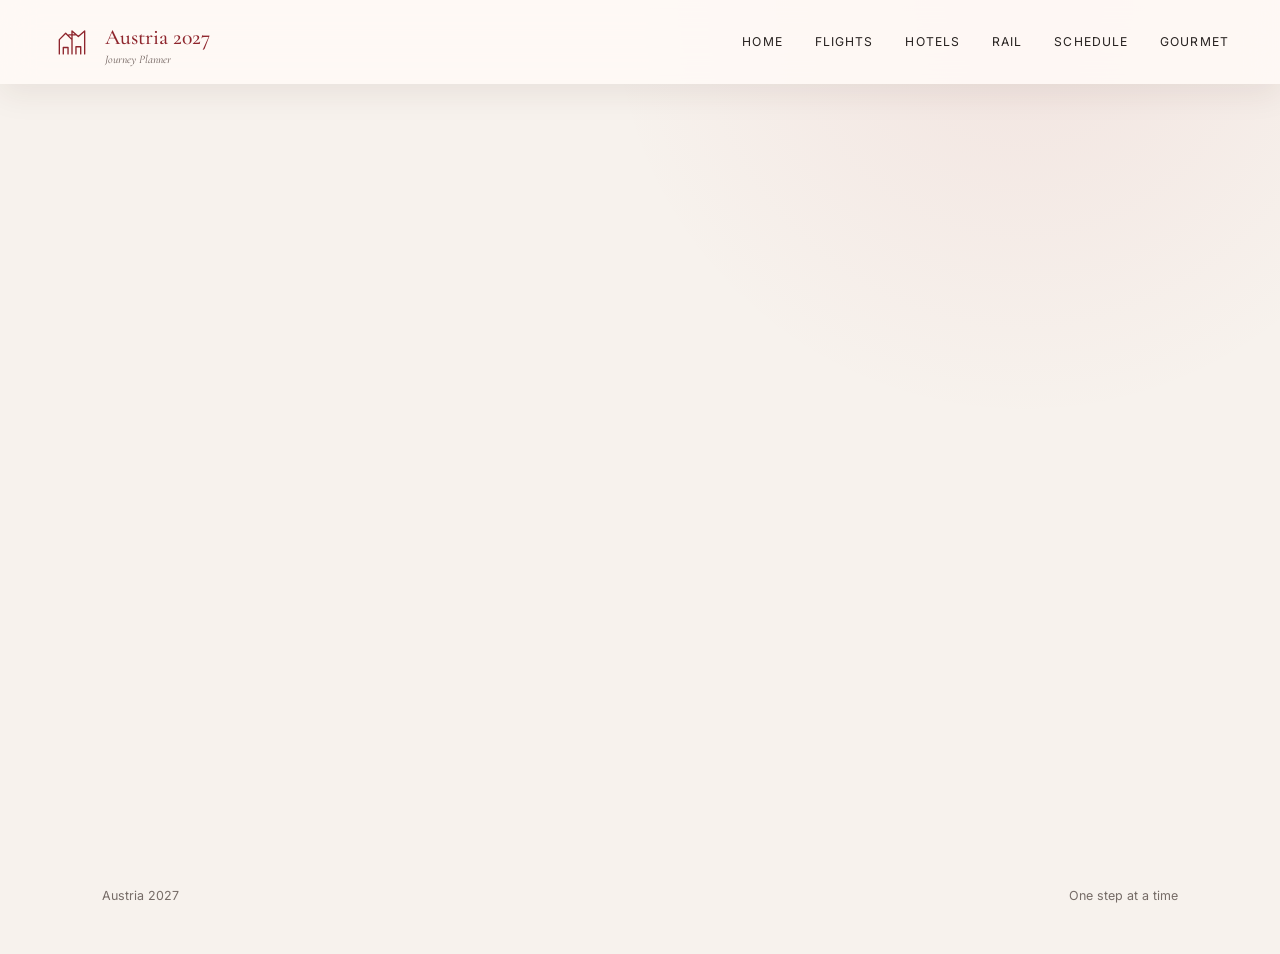
==== budget.html @ 74d2fb1d "Release v0.4.0 full planner structure" ====
<!doctype html><html lang="ja"><head><meta charset="utf-8"><meta name="viewport" content="width=device-width,initial-scale=1,viewport-fit=cover"><meta name="theme-color" content="#b73d42"><meta name="description" content="Austria 2027 — Budget"><title>Budget | Austria 2027</title><link rel="preconnect" href="https://fonts.googleapis.com"><link rel="preconnect" href="https://fonts.gstatic.com" crossorigin><link href="https://fonts.googleapis.com/css2?family=Cormorant+Garamond:ital,wght@0,400;0,500;0,600;1,400&family=Inter:wght@400;500;600&display=swap" rel="stylesheet"><link rel="stylesheet" href="css/variables.css"><link rel="stylesheet" href="css/style.css"><link rel="stylesheet" href="css/animation.css"><link rel="stylesheet" href="css/pages.css"></head><body class="inner-page"><div class="scroll-progress" aria-hidden="true"><span></span></div><header class="site-header scrolled"><a class="brand tap-target" href="index.html" aria-label="Austria 2027 ホーム"><span class="brand-symbol" aria-hidden="true"><svg viewBox="0 0 48 48"><path d="M8 39V21l8-8 8 8v18M24 39V10l8 7 8-7v29M13 39v-8h6v8M29 39v-9h6v9M20 15h8" fill="none" stroke="currentColor" stroke-width="1.7" stroke-linecap="round" stroke-linejoin="round"/></svg></span><span class="brand-copy"><strong>Austria 2027</strong><small>Journey Planner</small></span></a><nav class="desktop-nav" aria-label="メインメニュー"><a href="index.html">Home</a>
<a href="flights.html">Flights</a>
<a href="hotels.html">Hotels</a>
<a href="rail.html">Rail</a>
<a href="schedule.html">Schedule</a>
<a href="gourmet.html">Gourmet</a></nav><button class="menu-button tap-target" type="button" aria-label="メニューを開く" aria-expanded="false"><span></span><span></span></button></header><nav class="mobile-menu" aria-label="スマホメニュー"><a class="tap-target" href="index.html">Home</a>
<a class="tap-target" href="flights.html">Flights</a>
<a class="tap-target" href="hotels.html">Hotels</a>
<a class="tap-target" href="rail.html">Rail</a>
<a class="tap-target" href="schedule.html">Schedule</a>
<a class="tap-target" href="gourmet.html">Gourmet</a>
<a class="tap-target" href="cafe.html">Cafe</a>
<a class="tap-target" href="map.html">Map</a>
<a class="tap-target active" href="budget.html">Budget</a>
<a class="tap-target" href="packing.html">Packing</a></nav><main class="inner-main page-frame"><section class="inner-hero reveal"><p>Money</p><h1>Budget</h1><span>1人40万円を目安に</span></section><section class="content-section"><div class="budget-grid"><article class="budget-card reveal"><small>Flights</small><strong>¥ —</strong><span>Planning</span></article><article class="budget-card reveal"><small>Hotels</small><strong>¥ —</strong><span>Planning</span></article><article class="budget-card reveal"><small>Rail</small><strong>¥ —</strong><span>Planning</span></article><article class="budget-card reveal"><small>Food</small><strong>¥ —</strong><span>Planning</span></article><article class="budget-card reveal"><small>Shopping</small><strong>¥ —</strong><span>Planning</span></article><article class="budget-card total reveal"><small>Total</small><strong>¥ 400,000</strong><span>Target / Person</span></article></div></section></main><footer class="page-frame"><span>Austria 2027</span><span>One step at a time</span></footer><nav class="mobile-tabbar" aria-label="スマホ下部メニュー"><a class="tap-target" href="index.html"><span>⌂</span><small>Home</small></a>
<a class="tap-target" href="schedule.html"><span>◫</span><small>Schedule</small></a>
<a class="tap-target" href="map.html"><span>⌖</span><small>Map</small></a>
<a class="tap-target active" href="budget.html"><span>¥</span><small>Budget</small></a></nav><script src="js/app.js"></script></body></html>
---- css/variables.css ----
:root {
  --red: #b73d42;
  --red-dark: #8e252c;
  --paper: #f7f2ed;
  --cream: #fffaf6;
  --ink: #282321;
  --muted: #746a65;
  --forest: #496455;
  --line: rgba(74, 55, 50, .14);
  --glass: rgba(255, 250, 246, .76);
  --shadow-soft: 0 24px 64px rgba(77, 42, 36, .12);
  --shadow-card: 0 18px 44px rgba(76, 48, 40, .11);
  --radius-small: 18px;
  --radius-medium: 26px;
  --radius-large: 36px;
  --page-edge: clamp(20px, 4vw, 64px);
  --content-width: 1180px;
  --header-height: 84px;
  --tap-size: 48px;
  --ease-soft: cubic-bezier(.22, .8, .25, 1);
}
---- css/style.css ----
*{box-sizing:border-box}html{scroll-behavior:smooth}body{margin:0;background:var(--paper);color:var(--ink);font-family:Inter,"Hiragino Kaku Gothic ProN",sans-serif;line-height:1.7;overflow-x:hidden}body.is-loading{overflow:hidden}a{color:inherit;text-decoration:none}button{color:inherit;font:inherit}img{display:block;width:100%}.page-frame{width:calc(100% - (var(--page-edge)*2));max-width:1400px;margin-inline:auto}.tap-target{min-width:var(--tap-size);min-height:var(--tap-size)}h1,h2,h3,.brand-copy strong,.hero-script,.story-image figcaption strong,.note-card blockquote{font-family:"Cormorant Garamond","Times New Roman",serif}.opening{position:fixed;z-index:999;inset:0;display:grid;place-items:center;background:#f4ece6;color:var(--red-dark);transition:opacity .8s ease,visibility .8s ease}.opening.hide{opacity:0;visibility:hidden}.opening-inner{text-align:center}.opening-mark{width:74px;height:74px;margin:auto;display:grid;place-items:center;border:1px solid rgba(142,37,44,.28);border-radius:50%;font:500 2.8rem "Cormorant Garamond",serif}.opening p{margin:16px 0 2px;font:500 1.7rem "Cormorant Garamond",serif}.opening small{color:var(--muted);font:italic .82rem "Cormorant Garamond",serif}.site-header{position:fixed;z-index:60;top:0;left:0;right:0;min-height:var(--header-height);padding:16px var(--page-edge);display:grid;grid-template-columns:1fr auto;align-items:center;transition:.35s}.site-header.scrolled{background:rgba(255,250,246,.88);box-shadow:0 10px 32px rgba(58,35,30,.08);backdrop-filter:blur(18px)}.brand{display:inline-flex;align-items:center;gap:12px;justify-self:start}.brand-symbol{width:42px;height:42px;display:grid;place-items:center;color:var(--red-dark)}.brand-symbol svg{width:38px}.brand-copy strong{display:block;color:var(--red-dark);font-size:clamp(1.2rem,1.7vw,1.72rem);font-weight:500}.brand-copy small{display:block;margin-top:-4px;color:#695b56;font:italic .72rem "Cormorant Garamond",serif}.desktop-nav{display:flex;align-items:center;gap:clamp(20px,2.5vw,42px);font-size:.76rem;letter-spacing:.09em;text-transform:uppercase}.desktop-nav a{min-height:48px;display:grid;place-items:center;position:relative}.desktop-nav a:after{content:"";position:absolute;left:0;right:100%;bottom:7px;height:1px;background:var(--red);transition:right .3s}.desktop-nav a:hover:after{right:0}.menu-button,.mobile-menu,.mobile-tabbar{display:none}.hero{min-height:100svh;position:relative;overflow:hidden;padding:calc(var(--header-height) + 46px) clamp(18px,3vw,42px) 40px;display:flex;flex-direction:column;justify-content:center;border-radius:0 0 var(--radius-large) var(--radius-large);background:#edbab6}.flag-scene{position:absolute;inset:-10% -6%;perspective:1200px;transform:rotate(-2deg) scale(1.08)}.flag-surface{position:absolute;inset:0;display:grid;grid-template-rows:1fr 1.05fr 1fr;transform-style:preserve-3d;animation:flagFloat 15s ease-in-out infinite alternate}.flag-band{position:relative;overflow:hidden}.flag-red{background:linear-gradient(90deg,#e8aaa8 0%,#d47a7d 42%,#efb7b0 100%)}.flag-white{background:linear-gradient(90deg,#fffaf6 0%,#f1e9e4 48%,#fffdf9 100%)}.fabric-light,.fabric-shadow,.fabric-grain{position:absolute;inset:0;pointer-events:none}.fabric-light{background:radial-gradient(circle at 18% 22%,rgba(255,255,255,.55),transparent 28%),linear-gradient(105deg,transparent 7%,rgba(255,255,255,.48) 25%,transparent 40% 57%,rgba(255,255,255,.2) 72%,transparent 85%);mix-blend-mode:soft-light}.fabric-shadow{background:linear-gradient(96deg,transparent 0 18%,rgba(91,30,29,.10) 31%,transparent 45% 62%,rgba(91,30,29,.13) 75%,transparent 90%),radial-gradient(ellipse at 66% 48%,rgba(91,30,29,.10),transparent 33%);mix-blend-mode:multiply}.fabric-grain{opacity:.22;background:repeating-linear-gradient(88deg,rgba(255,255,255,.12) 0 1px,transparent 1px 4px),repeating-linear-gradient(2deg,rgba(96,45,40,.06) 0 1px,transparent 1px 5px);mix-blend-mode:soft-light}.hero-vignette{position:absolute;inset:0;background:radial-gradient(circle at 50% 38%,rgba(255,255,255,.12),transparent 34%),linear-gradient(to bottom,rgba(255,255,255,.02),rgba(255,247,241,.18)),radial-gradient(ellipse at center,transparent 42%,rgba(93,42,39,.08) 100%)}.hero-copy{position:relative;z-index:3;width:min(100%,1030px);margin:0 auto;text-align:center;text-shadow:0 10px 30px rgba(85,37,36,.08)}.eyebrow{margin:0 0 10px;color:var(--red-dark);font:600 .68rem Inter,sans-serif;letter-spacing:.22em;text-transform:uppercase}.hero h1{margin:0;color:rgba(137,36,42,.9);font-size:clamp(4rem,9vw,8.8rem);font-weight:500;line-height:.94;letter-spacing:-.045em;filter:drop-shadow(0 10px 20px rgba(103,35,36,.09))}.mobile-break{display:none}.hero-script{margin:24px auto 10px;color:#4d403c;font-size:clamp(1.1rem,2vw,1.55rem);font-style:italic}.hero-ornament{display:grid;grid-template-columns:72px 42px 72px;justify-content:center;align-items:center;gap:14px;margin:17px auto 9px;color:var(--red)}.hero-ornament span{height:1px;background:linear-gradient(to right,transparent,currentColor)}.hero-ornament span:last-child{background:linear-gradient(to left,transparent,currentColor)}.hero-ornament svg{width:42px}.hero-jp{margin:0;font-size:clamp(.95rem,1.5vw,1.2rem);letter-spacing:.1em}.dashboard{position:relative;z-index:4;width:min(100%,var(--content-width));margin:40px auto 0;display:grid;grid-template-columns:230px 1fr;gap:14px}.glass-card{background:linear-gradient(135deg,rgba(255,255,255,.80),rgba(255,248,243,.62));border:1px solid rgba(255,255,255,.72);box-shadow:var(--shadow-card),inset 0 1px 0 rgba(255,255,255,.8);backdrop-filter:blur(22px) saturate(120%);border-radius:var(--radius-small)}.card-kicker{color:var(--red);font-size:.61rem;font-weight:600;letter-spacing:.16em;text-transform:uppercase}.countdown-card{padding:22px;text-align:center}.countdown-card p{margin:6px 0 0}.countdown-card strong{display:block;color:var(--red);font:500 3.15rem/1.08 "Cormorant Garamond",serif}.countdown-card strong small{font:500 1rem Inter,sans-serif;margin-left:4px}.countdown-card em{display:block;color:var(--muted);font-style:normal;font-size:.77rem}.progress-card{padding:17px 22px 20px}.progress-header{padding-bottom:10px;border-bottom:1px solid var(--line)}.progress-header h2{margin:2px 0 0;font-size:1.08rem;font-weight:500}.progress-track{display:grid;grid-template-columns:repeat(5,1fr);gap:12px;padding-top:14px}.progress-item{text-align:center}.progress-icon{width:54px;height:54px;margin:0 auto 7px;border:4px solid rgba(72,63,59,.12);border-radius:50%;display:grid;place-items:center}.progress-item.active .progress-icon{border-top-color:var(--red);border-right-color:var(--red)}.progress-item b,.progress-item small{display:block}.progress-item b{font-size:.88rem}.progress-item small{color:var(--muted);font-size:.74rem}.section{padding:110px clamp(16px,2.5vw,34px)}.mood-section{margin-top:22px;background:linear-gradient(#f8f3ee,#f1e9e3);border-radius:var(--radius-large)}.section-heading{max-width:820px;margin:0 auto 54px;text-align:center}.section-heading p{margin:0;color:var(--red);font-size:.66rem;font-weight:600;letter-spacing:.2em;text-transform:uppercase}.section-heading h2{margin:6px 0;font-size:clamp(2.2rem,4.5vw,3.7rem);font-weight:500;line-height:1.1}.section-heading span{display:block;color:var(--muted)}.story-stack{max-width:var(--content-width);margin:auto;display:grid;gap:96px}.story-panel{display:grid;grid-template-columns:minmax(0,1.25fr) minmax(280px,.75fr);gap:52px;align-items:center}.story-panel.reverse{grid-template-columns:minmax(280px,.75fr) minmax(0,1.25fr)}.story-panel.reverse .story-image{order:2}.story-panel.reverse .story-copy{order:1}.story-image{position:relative;margin:0;aspect-ratio:4/3;overflow:hidden;border-radius:var(--radius-medium);box-shadow:var(--shadow-soft);background:#d8cec8}.story-image img{height:100%;object-fit:cover;filter:saturate(.86) contrast(.96) brightness(.98);transform:scale(1.02)}.story-image:after{content:"";position:absolute;inset:0;background:linear-gradient(to top,rgba(28,21,18,.52),transparent 52%)}.story-image figcaption{position:absolute;z-index:2;left:24px;right:24px;bottom:20px;color:white;display:grid;grid-template-columns:auto 1fr;column-gap:12px;align-items:end}.story-image figcaption span{grid-row:1/3;font-size:.7rem;letter-spacing:.12em}.story-image figcaption strong{font-size:2rem;font-weight:500;line-height:1}.story-image figcaption small{font:italic .92rem "Cormorant Garamond",serif}.story-copy{padding:10px}.story-copy h3{margin:10px 0 16px;font-size:clamp(2rem,3.2vw,3.1rem);font-weight:500;line-height:1.13}.story-copy>p:last-child{margin:0;color:var(--muted)}.route-section{margin-top:22px;padding:110px clamp(16px,2.5vw,34px);background:#eee5de;border-radius:var(--radius-large)}.route-map{max-width:var(--content-width);margin:auto;position:relative;display:grid;grid-template-columns:repeat(4,1fr);gap:20px}.route-line{position:absolute;top:31px;left:11%;right:11%;height:1px;background:linear-gradient(90deg,var(--red),#c7a777,var(--forest))}.route-stop{position:relative;text-align:center;padding:0 12px}.route-dot{position:relative;z-index:2;width:64px;height:64px;margin:0 auto 18px;display:grid;place-items:center;border-radius:50%;background:var(--cream);border:1px solid rgba(183,61,66,.22);box-shadow:0 10px 24px rgba(65,45,39,.08);color:var(--red);font-family:"Cormorant Garamond",serif;font-size:1.05rem}.route-stop small{color:var(--red);font-size:.61rem;font-weight:600;letter-spacing:.15em;text-transform:uppercase}.route-stop h3{margin:5px 0;font-size:1.75rem;font-weight:500}.route-stop p{margin:0;color:var(--muted);font-size:.86rem}.destinations-section{margin-top:22px;background:#f4eee9;border-radius:var(--radius-large)}.destination-list{max-width:930px;margin:0 auto;border-top:1px solid var(--line)}.destination-row{min-height:112px;display:grid;grid-template-columns:72px 1fr auto;gap:24px;align-items:center;padding:25px 10px;border-bottom:1px solid var(--line);transition:padding-left .3s}.destination-row:hover{padding-left:20px}.destination-number{color:var(--red);font:500 1.4rem "Cormorant Garamond",serif}.destination-row h3{margin:0;font-size:1.8rem;font-weight:500}.destination-row p{margin:3px 0 0;color:var(--muted)}.destination-row em{color:var(--forest);font-style:normal;font-size:.68rem;font-weight:600;letter-spacing:.12em;text-transform:uppercase}.note-section{margin-top:22px;padding:105px clamp(16px,2.5vw,34px);background:var(--forest);color:#f7f2ed;border-radius:var(--radius-large)}.note-card{max-width:920px;margin:0 auto;padding:60px 30px;text-align:center;border:1px solid rgba(255,255,255,.18);border-radius:var(--radius-large);background:rgba(255,255,255,.05)}.note-card>p{color:#e8cfab;font-size:.66rem;font-weight:600;letter-spacing:.2em;text-transform:uppercase}.note-card blockquote{margin:18px 0;font-size:clamp(1.8rem,3vw,2.8rem);font-weight:400;line-height:1.45}.note-card small{color:rgba(255,255,255,.62)}footer{min-height:116px;padding:30px var(--page-edge);display:flex;justify-content:space-between;align-items:center;color:#756b66;font-size:.78rem}.reveal{opacity:0;transform:translateY(28px);transition:opacity .9s var(--ease-soft),transform .9s var(--ease-soft)}.reveal.visible{opacity:1;transform:none}@media(max-width:920px){.desktop-nav{display:none}.menu-button{display:grid;width:48px;height:48px;padding:0;place-content:center;gap:7px;justify-self:end;border:1px solid rgba(126,62,63,.24);border-radius:14px;background:rgba(255,255,255,.22)}.menu-button span{width:21px;height:1px;background:currentColor}.mobile-menu{position:fixed;z-index:55;top:76px;left:var(--page-edge);right:var(--page-edge);display:grid;gap:4px;padding:12px;border:1px solid rgba(255,255,255,.72);border-radius:20px;background:rgba(255,250,246,.96);box-shadow:var(--shadow-soft);backdrop-filter:blur(18px);transform:translateY(-14px);opacity:0;pointer-events:none;transition:.3s}.mobile-menu.open{transform:none;opacity:1;pointer-events:auto}.mobile-menu a{display:flex;align-items:center;padding:0 15px;border-radius:14px}.mobile-menu a:hover{background:#f3e7e2}.story-panel,.story-panel.reverse{grid-template-columns:1fr;gap:26px}.story-panel.reverse .story-image,.story-panel.reverse .story-copy{order:initial}.route-map{grid-template-columns:repeat(2,1fr);gap:42px 20px}.route-line{display:none}}@media(max-width:700px){:root{--header-height:72px;--page-edge:14px;--tap-size:52px}body{padding-bottom:82px}.site-header{padding:10px var(--page-edge)}.brand-copy small{display:none}.brand-copy strong{font-size:1.22rem}.brand-symbol{width:36px;height:36px}.hero{width:calc(100% - 20px);min-height:100svh;padding:102px 14px 30px;border-radius:0 0 30px 30px}.flag-scene{inset:-4% -34%;transform:rotate(-3deg) scale(1.18)}.hero-copy{min-height:31svh;display:flex;flex-direction:column;justify-content:center}.hero h1{font-size:clamp(3.1rem,15.5vw,4.7rem);line-height:.9}.mobile-break{display:inline}.hero-script{margin-top:18px;max-width:290px;font-size:1rem}.hero-ornament{grid-template-columns:54px 34px 54px;margin-top:14px}.hero-ornament svg{width:34px}.hero-jp{font-size:.86rem;letter-spacing:.06em}.dashboard{grid-template-columns:1fr;margin-top:26px}.progress-card{overflow-x:auto;padding:16px;scrollbar-width:none}.progress-card::-webkit-scrollbar{display:none}.progress-track{width:590px;padding-right:18px}.section,.route-section{width:calc(100% - 20px);padding:76px 14px}.section-heading{margin-bottom:36px;padding-inline:6px}.section-heading h2{font-size:2.25rem}.section-heading span{max-width:320px;margin:8px auto 0;font-size:.86rem}.story-stack{gap:70px}.story-image{border-radius:22px}.story-image figcaption{left:18px;bottom:16px}.story-image figcaption strong{font-size:1.65rem}.story-copy{padding:2px 6px}.story-copy h3{font-size:2.15rem}.route-map{grid-template-columns:1fr;gap:28px}.route-stop{padding:20px 8px;border-bottom:1px solid var(--line)}.route-stop:last-child{border-bottom:0}.destination-row{min-height:124px;grid-template-columns:42px 1fr;gap:14px;padding:23px 6px}.destination-row em{grid-column:2}.note-section{width:calc(100% - 20px);padding:72px 14px}.note-card{padding:42px 18px}footer{display:none}.mobile-tabbar{position:fixed;z-index:70;left:12px;right:12px;bottom:calc(10px + env(safe-area-inset-bottom));display:grid;grid-template-columns:repeat(4,1fr);padding:6px;border:1px solid rgba(255,255,255,.75);border-radius:24px;background:rgba(255,250,246,.92);box-shadow:0 14px 40px rgba(55,36,31,.17);backdrop-filter:blur(20px)}.mobile-tabbar a{min-height:56px;display:flex;flex-direction:column;align-items:center;justify-content:center;gap:2px;border-radius:18px;color:#766963}.mobile-tabbar a.active{color:var(--red);background:rgba(183,61,66,.08)}.mobile-tabbar a>span{font-size:1.08rem}.mobile-tabbar small{font-size:.63rem}}
---- css/animation.css ----
.flag-band{animation:bandWave 12s ease-in-out infinite alternate}.flag-band:nth-child(2){animation-delay:-3s}.flag-band:nth-child(3){animation-delay:-6s}.ken-burns img{animation:kenBurns 18s ease-in-out infinite alternate}.story-panel:nth-child(even) .ken-burns img{animation-direction:alternate-reverse}@keyframes flagFloat{0%{transform:translate3d(-1.2%,-1%,0) rotateY(-1deg) rotateX(.5deg) scale(1.02)}50%{transform:translate3d(.4%,.2%,0) rotateY(1.5deg) rotateX(-.6deg) scale(1.035)}100%{transform:translate3d(1.3%,1%,0) rotateY(-.8deg) rotateX(.8deg) scale(1.05)}}@keyframes bandWave{0%{clip-path:polygon(0 5%,14% 1%,29% 6%,44% 2%,61% 7%,78% 1%,100% 5%,100% 100%,0 100%);transform:translateX(-.3%)}100%{clip-path:polygon(0 1%,14% 7%,29% 2%,44% 8%,61% 1%,78% 6%,100% 2%,100% 100%,0 100%);transform:translateX(.3%)}}@keyframes kenBurns{0%{transform:scale(1.02) translate3d(0,0,0)}100%{transform:scale(1.10) translate3d(-1.6%,-1%,0)}}@media(prefers-reduced-motion:reduce){*,*:before,*:after{scroll-behavior:auto!important;animation-duration:.001ms!important;animation-iteration-count:1!important;transition-duration:.001ms!important}.reveal{opacity:1;transform:none}}
---- css/pages.css ----
.inner-page{background:radial-gradient(circle at 80% 0%,rgba(183,61,66,.08),transparent 30%),var(--paper)}.inner-main{padding-top:calc(var(--header-height) + 48px);padding-bottom:90px}.inner-hero{max-width:920px;margin:0 auto 52px;padding:56px clamp(24px,5vw,64px);border-radius:var(--radius-large);background:linear-gradient(135deg,rgba(255,255,255,.8),rgba(241,226,219,.72));border:1px solid rgba(255,255,255,.75);box-shadow:var(--shadow-soft)}.inner-hero p{margin:0;color:var(--red);font:600 .68rem var(--sans);letter-spacing:.18em;text-transform:uppercase}.inner-hero h1{margin:6px 0 4px;font:500 clamp(3.2rem,8vw,7rem)/.9 var(--serif);color:var(--red-dark)}.inner-hero span{color:var(--muted)}.content-section{max-width:1100px;margin:0 auto}.desktop-nav a.active{color:var(--red)}.desktop-nav a.active::after{right:0}.travel-card-grid,.budget-grid,.day-grid,.food-grid,.check-grid,.quick-grid{display:grid;gap:18px}.travel-card-grid{grid-template-columns:repeat(2,1fr)}.travel-card,.stack-card,.timeline-card,.day-card,.budget-card,.check-card,.quick-card{background:var(--cream);border:1px solid rgba(72,54,49,.09);box-shadow:0 12px 34px rgba(72,48,41,.07)}.travel-card{padding:28px;border-radius:26px}.card-top,.route-line,.travel-card dl,.stack-card,.timeline-card{display:flex;align-items:center;justify-content:space-between}.card-top small,.stack-card small,.timeline-card small,.day-card small,.food-card small,.budget-card small,.quick-card small{color:var(--red);font:600 .64rem var(--sans);letter-spacing:.14em;text-transform:uppercase}.card-top span{color:var(--muted);font-size:.8rem}.route-line{margin:35px 0;gap:20px}.route-line strong{font:500 clamp(2.8rem,7vw,5rem)/1 var(--serif)}.route-line i{color:var(--red);font-style:normal}.travel-card dl{margin:0;padding-top:18px;border-top:1px solid var(--line)}.travel-card dl div{display:grid;gap:2px}.travel-card dt{color:var(--muted);font-size:.72rem}.travel-card dd{margin:0;font-weight:600}.stack-list,.timeline-list{display:grid;gap:14px}.stack-card,.timeline-card{min-height:118px;gap:24px;padding:24px 28px;border-radius:22px}.stack-card>span{color:var(--red);font:500 1.5rem var(--serif)}.stack-card>div,.timeline-card>div{flex:1}.stack-card h2,.timeline-card h2,.day-card h2,.food-card h2,.quick-card h3{margin:3px 0;font:500 1.8rem var(--serif)}.stack-card p,.timeline-card p,.food-card p{margin:0;color:var(--muted)}.stack-card em,.timeline-card>span{color:var(--forest);font:600 .68rem var(--sans);font-style:normal;letter-spacing:.12em;text-transform:uppercase}.timeline-card b{width:62px;height:62px;display:grid;place-items:center;border-radius:50%;background:rgba(183,61,66,.08);color:var(--red);font-size:.72rem}.day-grid{grid-template-columns:repeat(4,1fr)}.day-card{min-height:180px;padding:24px;border-radius:24px;display:flex;flex-direction:column;justify-content:flex-end}.day-card span{color:var(--muted);font-size:.86rem}.food-grid{grid-template-columns:repeat(2,1fr)}.food-card{overflow:hidden;border-radius:26px;background:var(--cream);border:1px solid rgba(72,54,49,.09);box-shadow:0 12px 34px rgba(72,48,41,.07)}.food-card figure{margin:0;aspect-ratio:4/3;overflow:hidden}.food-card img{height:100%;object-fit:cover;filter:saturate(.88) contrast(.96)}.food-card div{padding:22px}.map-board{position:relative;min-height:520px;overflow:hidden;border-radius:32px;background:radial-gradient(circle at 20% 30%,rgba(183,61,66,.12),transparent 19%),radial-gradient(circle at 55% 60%,rgba(73,100,85,.14),transparent 20%),radial-gradient(circle at 78% 28%,rgba(185,148,92,.14),transparent 18%),linear-gradient(135deg,#f5eee8,#e8dfd8);border:1px solid rgba(255,255,255,.8);box-shadow:var(--shadow-soft)}.map-board::before{content:"";position:absolute;inset:0;opacity:.22;background-image:linear-gradient(rgba(91,72,65,.08) 1px,transparent 1px),linear-gradient(90deg,rgba(91,72,65,.08) 1px,transparent 1px);background-size:38px 38px}.map-path{position:absolute;left:20%;right:20%;top:46%;height:2px;transform:rotate(-5deg);background:linear-gradient(90deg,var(--red),var(--forest),var(--gold))}.map-board article{position:absolute;left:var(--x);top:var(--y);transform:translate(-50%,-50%);min-width:150px;padding:18px;text-align:center;border-radius:20px;background:rgba(255,250,246,.9);border:1px solid rgba(255,255,255,.8);box-shadow:var(--shadow-card)}.map-board article span{color:var(--red);font-size:.68rem}.map-board article h2{margin:2px 0;font:500 1.5rem var(--serif)}.map-board article small{color:var(--muted)}.budget-grid{grid-template-columns:repeat(3,1fr)}.budget-card{min-height:170px;padding:24px;border-radius:24px;display:flex;flex-direction:column;justify-content:flex-end}.budget-card strong{margin:4px 0;font:500 2rem var(--serif)}.budget-card span{color:var(--muted);font-size:.8rem}.budget-card.total{color:white;background:var(--forest)}.budget-card.total small,.budget-card.total span{color:rgba(255,255,255,.72)}.check-grid{grid-template-columns:repeat(2,1fr)}.check-card{min-height:82px;padding:18px 22px;border-radius:20px;display:flex;align-items:center;gap:16px;cursor:pointer}.check-card input{width:24px;height:24px;accent-color:var(--red)}.quick-section{margin-top:22px;padding:100px clamp(16px,2.5vw,34px);border-radius:var(--radius-large);background:#f7f0ea}.quick-grid{max-width:var(--content-width);margin:0 auto;grid-template-columns:repeat(3,1fr)}.quick-card{min-height:170px;padding:24px;border-radius:24px;display:flex;flex-direction:column;justify-content:flex-end;transition:transform .35s var(--ease-soft),box-shadow .35s ease}.quick-card:hover{transform:translateY(-5px);box-shadow:var(--shadow-card)}.quick-card h3{font-size:2rem}.quick-card span{color:var(--muted);font-size:.82rem}@media(max-width:900px){.day-grid{grid-template-columns:repeat(2,1fr)}.budget-grid,.quick-grid{grid-template-columns:repeat(2,1fr)}}@media(max-width:700px){.inner-main{padding-top:92px}.inner-hero{margin-bottom:28px;padding:40px 22px;border-radius:28px}.inner-hero h1{font-size:clamp(3rem,16vw,4.6rem)}.travel-card-grid,.food-grid,.budget-grid,.check-grid,.quick-grid{grid-template-columns:1fr}.travel-card{padding:22px}.route-line{margin:28px 0}.route-line strong{font-size:3.2rem}.stack-card,.timeline-card{align-items:flex-start;gap:14px;padding:20px}.stack-card em,.timeline-card>span{margin-left:auto}.day-grid{grid-template-columns:repeat(2,1fr);gap:12px}.day-card{min-height:150px;padding:18px}.map-board{min-height:620px}.map-path{left:50%;top:18%;bottom:18%;width:2px;height:auto;transform:none}.map-board article{left:50%!important}.map-board article:nth-of-type(1){top:22%!important}.map-board article:nth-of-type(2){top:50%!important}.map-board article:nth-of-type(3){top:78%!important}}
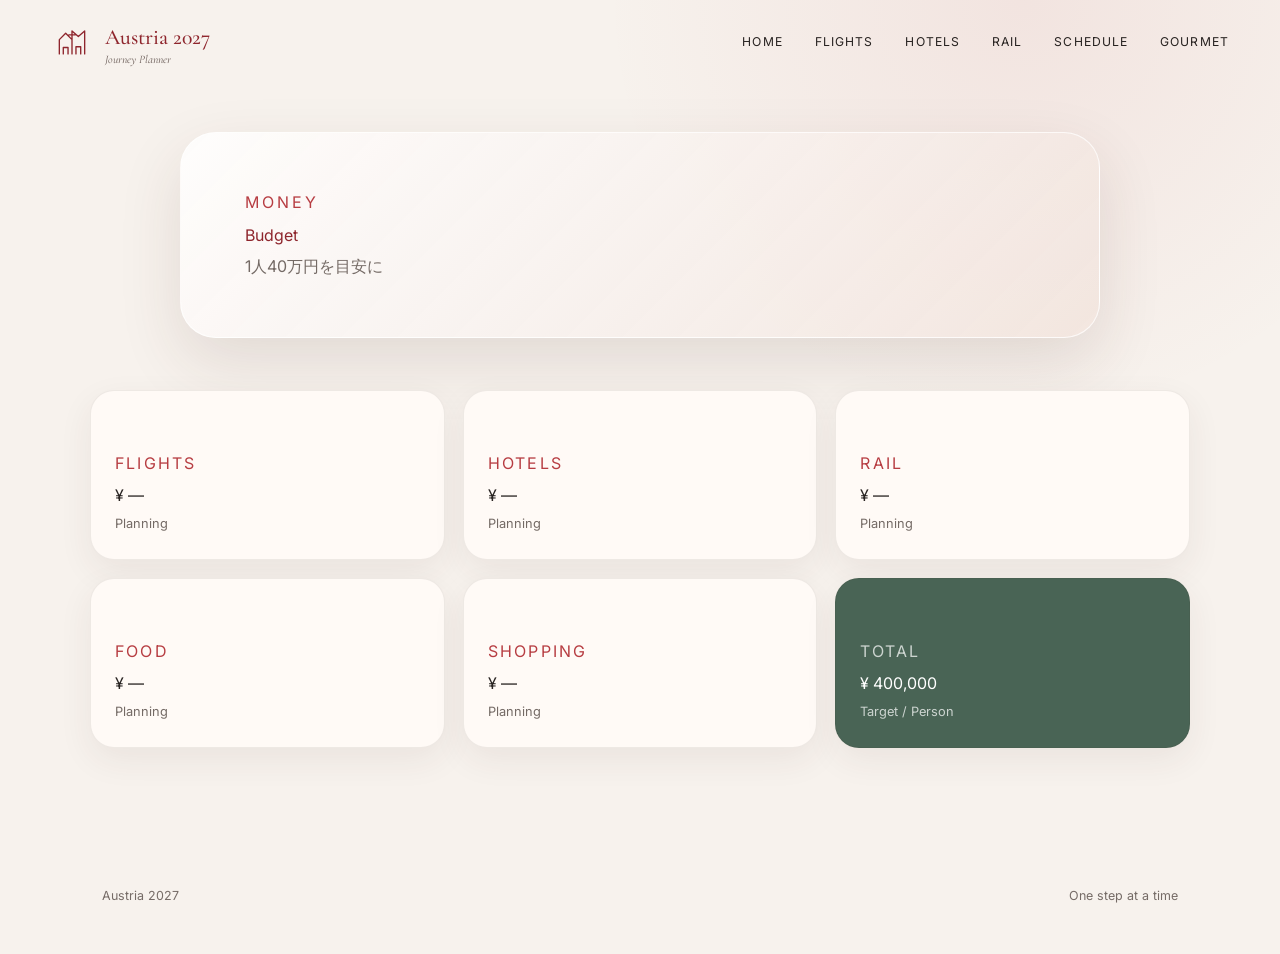
==== commit f8d3e80a: "Fix blank inner pages v0.7.1" ====
--- a/budget.html
+++ b/budget.html
@@ -1,4 +1,4 @@
-<!doctype html><html lang="ja"><head><meta charset="utf-8"><meta name="viewport" content="width=device-width,initial-scale=1,viewport-fit=cover"><meta name="theme-color" content="#b73d42"><meta name="description" content="Austria 2027 — Budget"><title>Budget | Austria 2027</title><link rel="preconnect" href="https://fonts.googleapis.com"><link rel="preconnect" href="https://fonts.gstatic.com" crossorigin><link href="https://fonts.googleapis.com/css2?family=Cormorant+Garamond:ital,wght@0,400;0,500;0,600;1,400&family=Inter:wght@400;500;600&display=swap" rel="stylesheet"><link rel="stylesheet" href="css/variables.css"><link rel="stylesheet" href="css/style.css"><link rel="stylesheet" href="css/animation.css"><link rel="stylesheet" href="css/pages.css"></head><body class="inner-page"><div class="scroll-progress" aria-hidden="true"><span></span></div><header class="site-header scrolled"><a class="brand tap-target" href="index.html" aria-label="Austria 2027 ホーム"><span class="brand-symbol" aria-hidden="true"><svg viewBox="0 0 48 48"><path d="M8 39V21l8-8 8 8v18M24 39V10l8 7 8-7v29M13 39v-8h6v8M29 39v-9h6v9M20 15h8" fill="none" stroke="currentColor" stroke-width="1.7" stroke-linecap="round" stroke-linejoin="round"/></svg></span><span class="brand-copy"><strong>Austria 2027</strong><small>Journey Planner</small></span></a><nav class="desktop-nav" aria-label="メインメニュー"><a href="index.html">Home</a>
+<!doctype html><html lang="ja"><head><script>document.documentElement.classList.add("js")</script><meta charset="utf-8"><meta name="viewport" content="width=device-width,initial-scale=1,viewport-fit=cover"><meta name="theme-color" content="#b73d42"><meta name="description" content="Austria 2027 — Budget"><title>Budget | Austria 2027</title><link rel="preconnect" href="https://fonts.googleapis.com"><link rel="preconnect" href="https://fonts.gstatic.com" crossorigin><link href="https://fonts.googleapis.com/css2?family=Cormorant+Garamond:ital,wght@0,400;0,500;0,600;1,400&family=Inter:wght@400;500;600&display=swap" rel="stylesheet"><link rel="stylesheet" href="css/variables.css"><link rel="stylesheet" href="css/style.css"><link rel="stylesheet" href="css/animation.css"><link rel="stylesheet" href="css/pages.css"></head><body class="inner-page"><div class="scroll-progress" aria-hidden="true"><span></span></div><header class="site-header scrolled"><a class="brand tap-target" href="index.html" aria-label="Austria 2027 ホーム"><span class="brand-symbol" aria-hidden="true"><svg viewBox="0 0 48 48"><path d="M8 39V21l8-8 8 8v18M24 39V10l8 7 8-7v29M13 39v-8h6v8M29 39v-9h6v9M20 15h8" fill="none" stroke="currentColor" stroke-width="1.7" stroke-linecap="round" stroke-linejoin="round"/></svg></span><span class="brand-copy"><strong>Austria 2027</strong><small>Journey Planner</small></span></a><nav class="desktop-nav" aria-label="メインメニュー"><a href="index.html">Home</a>
 <a href="flights.html">Flights</a>
 <a href="hotels.html">Hotels</a>
 <a href="rail.html">Rail</a>
--- a/css/pages.css
+++ b/css/pages.css
@@ -1,2 +1,14 @@
 
-.inner-page{background:radial-gradient(circle at 80% 0%,rgba(183,61,66,.08),transparent 30%),var(--paper)}.inner-main{padding-top:calc(var(--header-height) + 48px);padding-bottom:90px}.inner-hero{max-width:920px;margin:0 auto 52px;padding:56px clamp(24px,5vw,64px);border-radius:var(--radius-large);background:linear-gradient(135deg,rgba(255,255,255,.8),rgba(241,226,219,.72));border:1px solid rgba(255,255,255,.75);box-shadow:var(--shadow-soft)}.inner-hero p{margin:0;color:var(--red);font:600 .68rem var(--sans);letter-spacing:.18em;text-transform:uppercase}.inner-hero h1{margin:6px 0 4px;font:500 clamp(3.2rem,8vw,7rem)/.9 var(--serif);color:var(--red-dark)}.inner-hero span{color:var(--muted)}.content-section{max-width:1100px;margin:0 auto}.desktop-nav a.active{color:var(--red)}.desktop-nav a.active::after{right:0}.travel-card-grid,.budget-grid,.day-grid,.food-grid,.check-grid,.quick-grid{display:grid;gap:18px}.travel-card-grid{grid-template-columns:repeat(2,1fr)}.travel-card,.stack-card,.timeline-card,.day-card,.budget-card,.check-card,.quick-card{background:var(--cream);border:1px solid rgba(72,54,49,.09);box-shadow:0 12px 34px rgba(72,48,41,.07)}.travel-card{padding:28px;border-radius:26px}.card-top,.route-line,.travel-card dl,.stack-card,.timeline-card{display:flex;align-items:center;justify-content:space-between}.card-top small,.stack-card small,.timeline-card small,.day-card small,.food-card small,.budget-card small,.quick-card small{color:var(--red);font:600 .64rem var(--sans);letter-spacing:.14em;text-transform:uppercase}.card-top span{color:var(--muted);font-size:.8rem}.route-line{margin:35px 0;gap:20px}.route-line strong{font:500 clamp(2.8rem,7vw,5rem)/1 var(--serif)}.route-line i{color:var(--red);font-style:normal}.travel-card dl{margin:0;padding-top:18px;border-top:1px solid var(--line)}.travel-card dl div{display:grid;gap:2px}.travel-card dt{color:var(--muted);font-size:.72rem}.travel-card dd{margin:0;font-weight:600}.stack-list,.timeline-list{display:grid;gap:14px}.stack-card,.timeline-card{min-height:118px;gap:24px;padding:24px 28px;border-radius:22px}.stack-card>span{color:var(--red);font:500 1.5rem var(--serif)}.stack-card>div,.timeline-card>div{flex:1}.stack-card h2,.timeline-card h2,.day-card h2,.food-card h2,.quick-card h3{margin:3px 0;font:500 1.8rem var(--serif)}.stack-card p,.timeline-card p,.food-card p{margin:0;color:var(--muted)}.stack-card em,.timeline-card>span{color:var(--forest);font:600 .68rem var(--sans);font-style:normal;letter-spacing:.12em;text-transform:uppercase}.timeline-card b{width:62px;height:62px;display:grid;place-items:center;border-radius:50%;background:rgba(183,61,66,.08);color:var(--red);font-size:.72rem}.day-grid{grid-template-columns:repeat(4,1fr)}.day-card{min-height:180px;padding:24px;border-radius:24px;display:flex;flex-direction:column;justify-content:flex-end}.day-card span{color:var(--muted);font-size:.86rem}.food-grid{grid-template-columns:repeat(2,1fr)}.food-card{overflow:hidden;border-radius:26px;background:var(--cream);border:1px solid rgba(72,54,49,.09);box-shadow:0 12px 34px rgba(72,48,41,.07)}.food-card figure{margin:0;aspect-ratio:4/3;overflow:hidden}.food-card img{height:100%;object-fit:cover;filter:saturate(.88) contrast(.96)}.food-card div{padding:22px}.map-board{position:relative;min-height:520px;overflow:hidden;border-radius:32px;background:radial-gradient(circle at 20% 30%,rgba(183,61,66,.12),transparent 19%),radial-gradient(circle at 55% 60%,rgba(73,100,85,.14),transparent 20%),radial-gradient(circle at 78% 28%,rgba(185,148,92,.14),transparent 18%),linear-gradient(135deg,#f5eee8,#e8dfd8);border:1px solid rgba(255,255,255,.8);box-shadow:var(--shadow-soft)}.map-board::before{content:"";position:absolute;inset:0;opacity:.22;background-image:linear-gradient(rgba(91,72,65,.08) 1px,transparent 1px),linear-gradient(90deg,rgba(91,72,65,.08) 1px,transparent 1px);background-size:38px 38px}.map-path{position:absolute;left:20%;right:20%;top:46%;height:2px;transform:rotate(-5deg);background:linear-gradient(90deg,var(--red),var(--forest),var(--gold))}.map-board article{position:absolute;left:var(--x);top:var(--y);transform:translate(-50%,-50%);min-width:150px;padding:18px;text-align:center;border-radius:20px;background:rgba(255,250,246,.9);border:1px solid rgba(255,255,255,.8);box-shadow:var(--shadow-card)}.map-board article span{color:var(--red);font-size:.68rem}.map-board article h2{margin:2px 0;font:500 1.5rem var(--serif)}.map-board article small{color:var(--muted)}.budget-grid{grid-template-columns:repeat(3,1fr)}.budget-card{min-height:170px;padding:24px;border-radius:24px;display:flex;flex-direction:column;justify-content:flex-end}.budget-card strong{margin:4px 0;font:500 2rem var(--serif)}.budget-card span{color:var(--muted);font-size:.8rem}.budget-card.total{color:white;background:var(--forest)}.budget-card.total small,.budget-card.total span{color:rgba(255,255,255,.72)}.check-grid{grid-template-columns:repeat(2,1fr)}.check-card{min-height:82px;padding:18px 22px;border-radius:20px;display:flex;align-items:center;gap:16px;cursor:pointer}.check-card input{width:24px;height:24px;accent-color:var(--red)}.quick-section{margin-top:22px;padding:100px clamp(16px,2.5vw,34px);border-radius:var(--radius-large);background:#f7f0ea}.quick-grid{max-width:var(--content-width);margin:0 auto;grid-template-columns:repeat(3,1fr)}.quick-card{min-height:170px;padding:24px;border-radius:24px;display:flex;flex-direction:column;justify-content:flex-end;transition:transform .35s var(--ease-soft),box-shadow .35s ease}.quick-card:hover{transform:translateY(-5px);box-shadow:var(--shadow-card)}.quick-card h3{font-size:2rem}.quick-card span{color:var(--muted);font-size:.82rem}@media(max-width:900px){.day-grid{grid-template-columns:repeat(2,1fr)}.budget-grid,.quick-grid{grid-template-columns:repeat(2,1fr)}}@media(max-width:700px){.inner-main{padding-top:92px}.inner-hero{margin-bottom:28px;padding:40px 22px;border-radius:28px}.inner-hero h1{font-size:clamp(3rem,16vw,4.6rem)}.travel-card-grid,.food-grid,.budget-grid,.check-grid,.quick-grid{grid-template-columns:1fr}.travel-card{padding:22px}.route-line{margin:28px 0}.route-line strong{font-size:3.2rem}.stack-card,.timeline-card{align-items:flex-start;gap:14px;padding:20px}.stack-card em,.timeline-card>span{margin-left:auto}.day-grid{grid-template-columns:repeat(2,1fr);gap:12px}.day-card{min-height:150px;padding:18px}.map-board{min-height:620px}.map-path{left:50%;top:18%;bottom:18%;width:2px;height:auto;transform:none}.map-board article{left:50%!important}.map-board article:nth-of-type(1){top:22%!important}.map-board article:nth-of-type(2){top:50%!important}.map-board article:nth-of-type(3){top:78%!important}}+.inner-page{background:radial-gradient(circle at 80% 0%,rgba(183,61,66,.08),transparent 30%),var(--paper)}.inner-main{padding-top:calc(var(--header-height) + 48px);padding-bottom:90px}.inner-hero{max-width:920px;margin:0 auto 52px;padding:56px clamp(24px,5vw,64px);border-radius:var(--radius-large);background:linear-gradient(135deg,rgba(255,255,255,.8),rgba(241,226,219,.72));border:1px solid rgba(255,255,255,.75);box-shadow:var(--shadow-soft)}.inner-hero p{margin:0;color:var(--red);font:600 .68rem var(--sans);letter-spacing:.18em;text-transform:uppercase}.inner-hero h1{margin:6px 0 4px;font:500 clamp(3.2rem,8vw,7rem)/.9 var(--serif);color:var(--red-dark)}.inner-hero span{color:var(--muted)}.content-section{max-width:1100px;margin:0 auto}.desktop-nav a.active{color:var(--red)}.desktop-nav a.active::after{right:0}.travel-card-grid,.budget-grid,.day-grid,.food-grid,.check-grid,.quick-grid{display:grid;gap:18px}.travel-card-grid{grid-template-columns:repeat(2,1fr)}.travel-card,.stack-card,.timeline-card,.day-card,.budget-card,.check-card,.quick-card{background:var(--cream);border:1px solid rgba(72,54,49,.09);box-shadow:0 12px 34px rgba(72,48,41,.07)}.travel-card{padding:28px;border-radius:26px}.card-top,.route-line,.travel-card dl,.stack-card,.timeline-card{display:flex;align-items:center;justify-content:space-between}.card-top small,.stack-card small,.timeline-card small,.day-card small,.food-card small,.budget-card small,.quick-card small{color:var(--red);font:600 .64rem var(--sans);letter-spacing:.14em;text-transform:uppercase}.card-top span{color:var(--muted);font-size:.8rem}.route-line{margin:35px 0;gap:20px}.route-line strong{font:500 clamp(2.8rem,7vw,5rem)/1 var(--serif)}.route-line i{color:var(--red);font-style:normal}.travel-card dl{margin:0;padding-top:18px;border-top:1px solid var(--line)}.travel-card dl div{display:grid;gap:2px}.travel-card dt{color:var(--muted);font-size:.72rem}.travel-card dd{margin:0;font-weight:600}.stack-list,.timeline-list{display:grid;gap:14px}.stack-card,.timeline-card{min-height:118px;gap:24px;padding:24px 28px;border-radius:22px}.stack-card>span{color:var(--red);font:500 1.5rem var(--serif)}.stack-card>div,.timeline-card>div{flex:1}.stack-card h2,.timeline-card h2,.day-card h2,.food-card h2,.quick-card h3{margin:3px 0;font:500 1.8rem var(--serif)}.stack-card p,.timeline-card p,.food-card p{margin:0;color:var(--muted)}.stack-card em,.timeline-card>span{color:var(--forest);font:600 .68rem var(--sans);font-style:normal;letter-spacing:.12em;text-transform:uppercase}.timeline-card b{width:62px;height:62px;display:grid;place-items:center;border-radius:50%;background:rgba(183,61,66,.08);color:var(--red);font-size:.72rem}.day-grid{grid-template-columns:repeat(4,1fr)}.day-card{min-height:180px;padding:24px;border-radius:24px;display:flex;flex-direction:column;justify-content:flex-end}.day-card span{color:var(--muted);font-size:.86rem}.food-grid{grid-template-columns:repeat(2,1fr)}.food-card{overflow:hidden;border-radius:26px;background:var(--cream);border:1px solid rgba(72,54,49,.09);box-shadow:0 12px 34px rgba(72,48,41,.07)}.food-card figure{margin:0;aspect-ratio:4/3;overflow:hidden}.food-card img{height:100%;object-fit:cover;filter:saturate(.88) contrast(.96)}.food-card div{padding:22px}.map-board{position:relative;min-height:520px;overflow:hidden;border-radius:32px;background:radial-gradient(circle at 20% 30%,rgba(183,61,66,.12),transparent 19%),radial-gradient(circle at 55% 60%,rgba(73,100,85,.14),transparent 20%),radial-gradient(circle at 78% 28%,rgba(185,148,92,.14),transparent 18%),linear-gradient(135deg,#f5eee8,#e8dfd8);border:1px solid rgba(255,255,255,.8);box-shadow:var(--shadow-soft)}.map-board::before{content:"";position:absolute;inset:0;opacity:.22;background-image:linear-gradient(rgba(91,72,65,.08) 1px,transparent 1px),linear-gradient(90deg,rgba(91,72,65,.08) 1px,transparent 1px);background-size:38px 38px}.map-path{position:absolute;left:20%;right:20%;top:46%;height:2px;transform:rotate(-5deg);background:linear-gradient(90deg,var(--red),var(--forest),var(--gold))}.map-board article{position:absolute;left:var(--x);top:var(--y);transform:translate(-50%,-50%);min-width:150px;padding:18px;text-align:center;border-radius:20px;background:rgba(255,250,246,.9);border:1px solid rgba(255,255,255,.8);box-shadow:var(--shadow-card)}.map-board article span{color:var(--red);font-size:.68rem}.map-board article h2{margin:2px 0;font:500 1.5rem var(--serif)}.map-board article small{color:var(--muted)}.budget-grid{grid-template-columns:repeat(3,1fr)}.budget-card{min-height:170px;padding:24px;border-radius:24px;display:flex;flex-direction:column;justify-content:flex-end}.budget-card strong{margin:4px 0;font:500 2rem var(--serif)}.budget-card span{color:var(--muted);font-size:.8rem}.budget-card.total{color:white;background:var(--forest)}.budget-card.total small,.budget-card.total span{color:rgba(255,255,255,.72)}.check-grid{grid-template-columns:repeat(2,1fr)}.check-card{min-height:82px;padding:18px 22px;border-radius:20px;display:flex;align-items:center;gap:16px;cursor:pointer}.check-card input{width:24px;height:24px;accent-color:var(--red)}.quick-section{margin-top:22px;padding:100px clamp(16px,2.5vw,34px);border-radius:var(--radius-large);background:#f7f0ea}.quick-grid{max-width:var(--content-width);margin:0 auto;grid-template-columns:repeat(3,1fr)}.quick-card{min-height:170px;padding:24px;border-radius:24px;display:flex;flex-direction:column;justify-content:flex-end;transition:transform .35s var(--ease-soft),box-shadow .35s ease}.quick-card:hover{transform:translateY(-5px);box-shadow:var(--shadow-card)}.quick-card h3{font-size:2rem}.quick-card span{color:var(--muted);font-size:.82rem}@media(max-width:900px){.day-grid{grid-template-columns:repeat(2,1fr)}.budget-grid,.quick-grid{grid-template-columns:repeat(2,1fr)}}@media(max-width:700px){.inner-main{padding-top:92px}.inner-hero{margin-bottom:28px;padding:40px 22px;border-radius:28px}.inner-hero h1{font-size:clamp(3rem,16vw,4.6rem)}.travel-card-grid,.food-grid,.budget-grid,.check-grid,.quick-grid{grid-template-columns:1fr}.travel-card{padding:22px}.route-line{margin:28px 0}.route-line strong{font-size:3.2rem}.stack-card,.timeline-card{align-items:flex-start;gap:14px;padding:20px}.stack-card em,.timeline-card>span{margin-left:auto}.day-grid{grid-template-columns:repeat(2,1fr);gap:12px}.day-card{min-height:150px;padding:18px}.map-board{min-height:620px}.map-path{left:50%;top:18%;bottom:18%;width:2px;height:auto;transform:none}.map-board article{left:50%!important}.map-board article:nth-of-type(1){top:22%!important}.map-board article:nth-of-type(2){top:50%!important}.map-board article:nth-of-type(3){top:78%!important}}
+/* v0.6 provisional itinerary and city stories */
+.flight-note{display:flex;gap:14px;align-items:center;margin-bottom:18px;padding:15px 18px;border-radius:18px;background:rgba(183,61,66,.07)}.flight-note span{padding:5px 9px;border-radius:99px;background:var(--red);color:white;font-size:.68rem}.flight-note p{margin:0;color:var(--muted);font-size:.82rem}.flight-list{display:grid;gap:20px}.flight-detail{padding:clamp(22px,4vw,38px);border-radius:30px;background:var(--cream);border:1px solid rgba(72,54,49,.09);box-shadow:0 12px 34px rgba(72,48,41,.07)}.flight-head{display:flex;justify-content:space-between;gap:28px;align-items:flex-start}.flight-head small{color:var(--red);font-size:.64rem;letter-spacing:.14em;text-transform:uppercase}.flight-head h2{margin:6px 0 2px;font:500 clamp(2rem,5vw,3.2rem)/1 var(--serif)}.flight-head p{margin:0;color:var(--muted);font-size:.8rem}.flight-head>strong{color:var(--red);font:600 clamp(1.6rem,4vw,2.5rem) var(--sans);text-align:right}.flight-head em{display:block;color:var(--muted);font-size:.65rem;font-style:normal;font-weight:500}.flight-route{display:grid;grid-template-columns:1fr minmax(160px,1.3fr) 1fr;gap:30px;align-items:center;margin:48px 0 30px}.flight-route>div:last-child{text-align:right}.flight-route time{display:block;font:600 clamp(2.6rem,7vw,5rem)/.9 var(--serif)}.flight-route sup{color:var(--red);font:600 .35em var(--sans)}.flight-route b{display:block;margin-top:10px;font-size:.9rem}.flight-route span{color:var(--muted);font-size:.72rem}.flight-line{text-align:center}.flight-line>span{display:block;color:var(--muted);font-size:.8rem}.flight-line i{position:relative;display:block;height:2px;margin:12px 0;background:#d5d2cf}.flight-line i:before,.flight-line i:after{content:"";position:absolute;top:50%;width:9px;height:9px;border:2px solid #d5d2cf;background:var(--cream);transform:translateY(-50%)}.flight-line i:before{left:0}.flight-line i:after{right:0}.flight-line small{color:var(--muted)}.flight-total{display:flex;justify-content:flex-end;gap:18px;align-items:baseline;padding-top:20px;border-top:1px solid var(--line)}.flight-total span{color:var(--muted);font-size:.76rem}.flight-total strong{font-size:1.25rem}.fare-summary{margin-top:20px;padding:28px;border-radius:26px;background:var(--forest);color:white;display:grid;gap:4px}.fare-summary small{opacity:.7;letter-spacing:.14em;text-transform:uppercase}.fare-summary strong{font:500 3rem var(--serif)}.fare-summary span{font-size:.8rem;opacity:.75}.arrival-card{border-style:dashed}.city-cover{position:relative;min-height:85svh;overflow:hidden;color:white}.city-cover>img{position:absolute;inset:0;height:100%;object-fit:cover}.city-cover-shade{position:absolute;inset:0;background:linear-gradient(180deg,rgba(0,0,0,.15),rgba(0,0,0,.58))}.city-cover>div:last-child{position:absolute;left:clamp(24px,7vw,110px);bottom:clamp(70px,11vh,130px)}.city-cover p{margin:0 0 10px;font-size:.65rem;letter-spacing:.18em;text-transform:uppercase}.city-cover h1{margin:0;font:500 clamp(5rem,14vw,12rem)/.78 var(--serif);letter-spacing:-.05em}.city-cover span{display:block;margin-top:22px;letter-spacing:.12em}.city-intro{padding-top:clamp(90px,12vw,160px);padding-bottom:clamp(70px,9vw,120px)}.city-intro p{max-width:950px;margin:0;font:500 clamp(2.2rem,5vw,5.3rem)/1.04 var(--serif);letter-spacing:-.03em}.city-notes{display:grid;grid-template-columns:repeat(3,1fr);gap:1px;padding-bottom:110px;background:#d8d0c8}.city-note{min-height:420px;padding:clamp(26px,4vw,48px);background:var(--cream);display:flex;flex-direction:column;justify-content:flex-end}.city-note small{color:var(--red);font-size:.65rem;letter-spacing:.16em;text-transform:uppercase}.city-note h2{margin:9px 0 20px;font:500 2.2rem/1 var(--serif)}.city-note p{margin:0;color:var(--muted);font-size:.88rem;line-height:1.9}.source-section{padding-bottom:120px}.source-section>h2{margin:10px 0 34px;font:500 clamp(3rem,6vw,5.5rem)/.9 var(--serif)}.source-grid{display:grid;grid-template-columns:repeat(3,1fr);gap:14px}.source-grid a{min-height:180px;padding:24px;border-radius:22px;background:var(--cream);border:1px solid rgba(72,54,49,.09);display:flex;flex-direction:column;justify-content:flex-end}.source-grid span{color:var(--red);font-size:.62rem;letter-spacing:.12em;text-transform:uppercase}.source-grid strong{margin:8px 0;font:500 1.45rem/1.05 var(--serif)}.source-grid small{color:var(--muted)}.source-caution{margin-top:20px;color:var(--muted);font-size:.72rem}
+@media(max-width:700px){.flight-head{display:grid}.flight-head>strong{text-align:left}.flight-route{grid-template-columns:1fr 90px 1fr;gap:12px;margin:38px 0 24px}.flight-route time{font-size:2.7rem}.flight-route span{font-size:.62rem}.flight-line small{font-size:.62rem}.city-cover{min-height:78svh}.city-cover h1{font-size:22vw}.city-intro{padding-left:24px;padding-right:24px}.city-notes{grid-template-columns:1fr;padding-left:16px;padding-right:16px;background:transparent;gap:14px}.city-note{min-height:360px;border-radius:24px}.source-section{padding-left:24px;padding-right:24px}.source-grid{grid-template-columns:1fr}.source-grid a{min-height:150px}}
+
+/* v0.7 rich city stories */
+.city-story{padding-bottom:110px}.story-block{display:grid;grid-template-columns:minmax(140px,.42fr) 1fr;gap:clamp(28px,6vw,90px);padding:clamp(55px,8vw,100px) 0;border-top:1px solid var(--line)}.story-kicker{position:sticky;top:110px;align-self:start}.story-kicker small{display:block;color:var(--red);font:600 .65rem var(--sans);letter-spacing:.18em;text-transform:uppercase}.story-kicker span{display:block;margin-top:12px;color:var(--muted);font:500 1.2rem var(--serif)}.story-copy h2{margin:0 0 24px;font:500 clamp(2.7rem,6vw,5.4rem)/.94 var(--serif);letter-spacing:-.035em}.story-copy p{max-width:780px;margin:0 0 18px;color:#5f554f;font-size:clamp(.98rem,1.45vw,1.12rem);line-height:2}.story-copy blockquote{max-width:760px;margin:36px 0 0;padding:22px 0 22px 26px;border-left:2px solid var(--red);font:italic 500 clamp(1.4rem,2.5vw,2.1rem)/1.35 var(--serif);color:var(--red-dark)}.city-facts{display:grid;grid-template-columns:repeat(3,1fr);gap:14px;padding-bottom:100px}.city-fact{min-height:170px;padding:24px;border-radius:22px;background:var(--cream);border:1px solid rgba(72,54,49,.09);display:flex;flex-direction:column;justify-content:flex-end}.city-fact small{color:var(--red);font-size:.62rem;letter-spacing:.14em;text-transform:uppercase}.city-fact strong{margin:7px 0;font:500 1.8rem var(--serif)}.city-fact span{color:var(--muted);font-size:.78rem;line-height:1.65}.source-inline{font-size:.73rem!important;color:var(--muted)!important}.source-inline a{color:var(--red);text-decoration:underline;text-underline-offset:3px}.flight-proof{margin-top:22px;display:grid;gap:16px}.flight-proof figure{margin:0;padding:12px;border-radius:24px;background:#fff;border:1px solid rgba(72,54,49,.09);box-shadow:0 12px 34px rgba(72,48,41,.07);overflow:hidden}.flight-proof img{width:100%;height:auto;border-radius:14px}.flight-proof figcaption{padding:10px 4px 2px;color:var(--muted);font-size:.72rem}.provisional-banner{margin:0 auto 48px;max-width:1100px;padding:18px 22px;border-radius:20px;background:#2f4b3e;color:white;display:flex;align-items:center;justify-content:space-between;gap:20px}.provisional-banner strong{font:500 1.35rem var(--serif)}.provisional-banner span{font-size:.76rem;opacity:.78}.day-card a{color:inherit;text-decoration:underline;text-underline-offset:4px}.day-card .status{display:inline-flex;width:max-content;margin-top:12px;padding:5px 8px;border-radius:99px;background:rgba(183,61,66,.08);color:var(--red);font-size:.62rem;font-weight:600;letter-spacing:.09em;text-transform:uppercase}
+@media(max-width:700px){.story-block{grid-template-columns:1fr;gap:18px;padding:54px 24px}.story-kicker{position:static}.story-copy h2{font-size:3.1rem}.story-copy p{font-size:.96rem;line-height:1.9}.city-facts{grid-template-columns:1fr;padding:0 16px 70px}.provisional-banner{margin:0 16px 30px;display:grid}.flight-proof figure{padding:8px;border-radius:18px;overflow-x:auto}.flight-proof img{min-width:760px}.city-story{padding-bottom:50px}}
+
+/* v0.7.1 reliability fix: page content must remain readable even if JS fails */
+.reveal{opacity:1;transform:none}
+.js .reveal{opacity:0;transform:translateY(28px)}
+.js .reveal.visible{opacity:1;transform:none}
